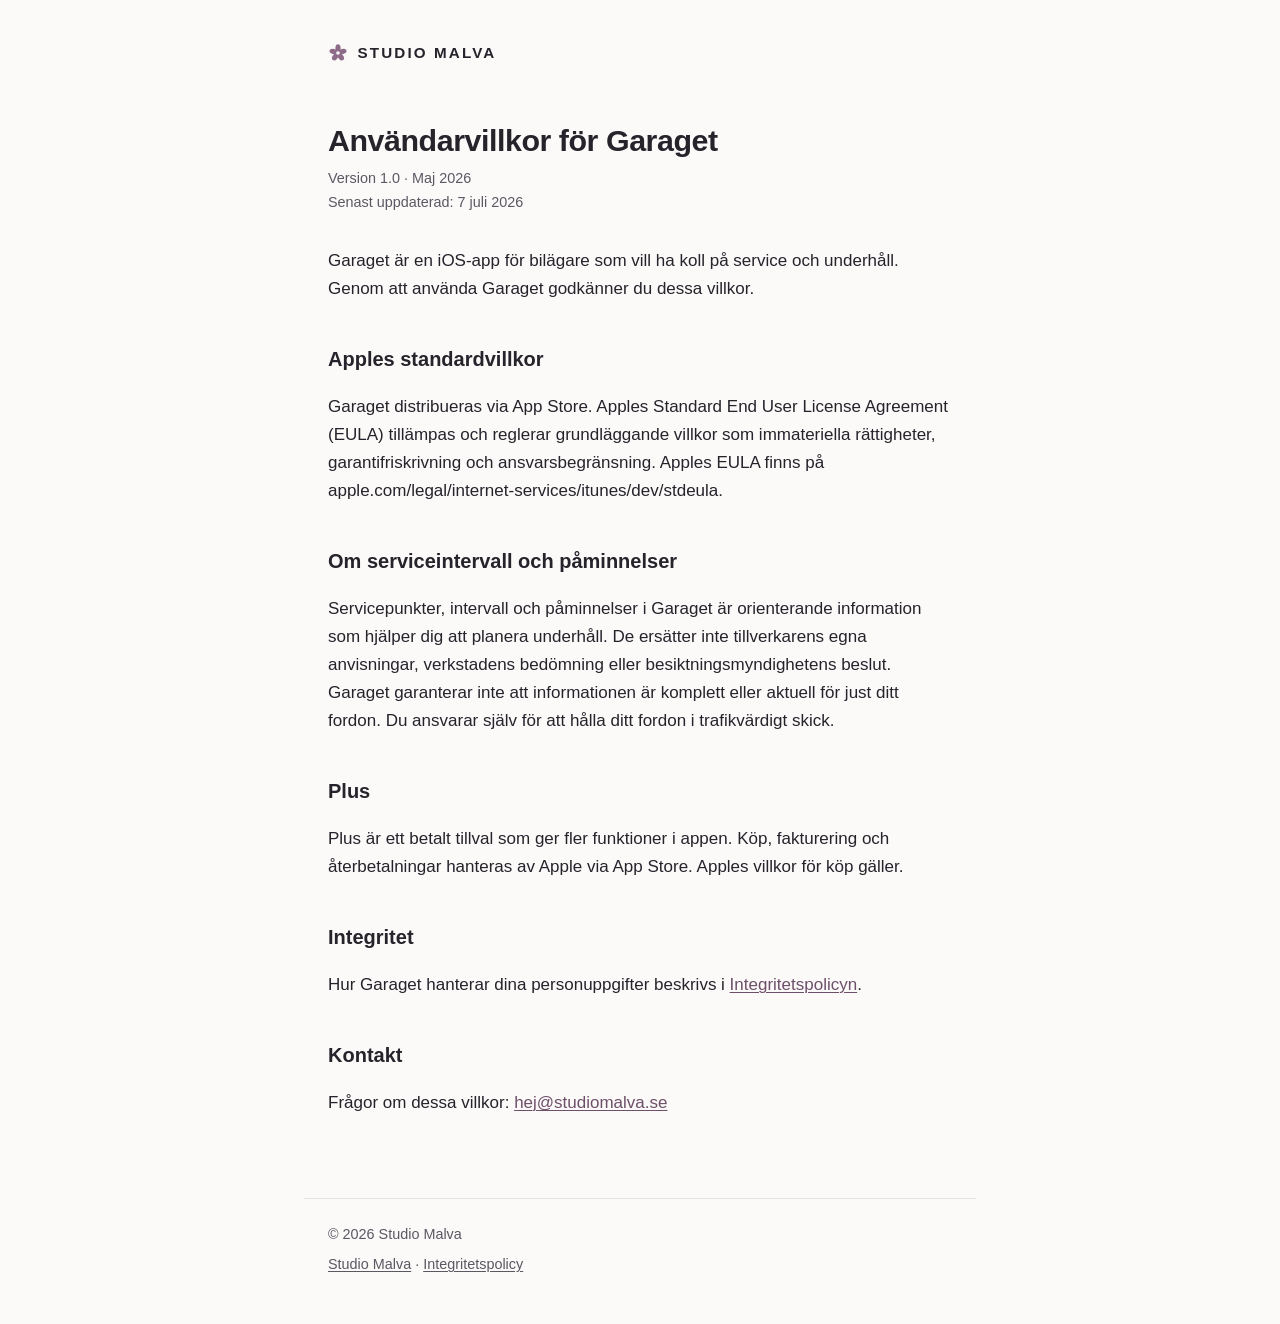
==== anvandarvillkor.html @ b9447bf2 "Add files via upload" ====
<!DOCTYPE html>
<html lang="sv">
<head>
<meta charset="utf-8">
<meta name="viewport" content="width=device-width, initial-scale=1">
<title>Användarvillkor · Garaget</title>
<meta name="description" content="Användarvillkor för Garaget, en iOS-app för bilservice och underhåll.">
<link rel="stylesheet" href="style.css">
</head>
<body>
<header class="site">
  <a href="index.html">
    <svg width="20" height="20" viewBox="0 0 100 100" aria-hidden="true">
      <g fill="#8E6C88">
        <ellipse cx="50" cy="26" rx="13" ry="20"/>
        <ellipse cx="50" cy="26" rx="13" ry="20" transform="rotate(72 50 50)"/>
        <ellipse cx="50" cy="26" rx="13" ry="20" transform="rotate(144 50 50)"/>
        <ellipse cx="50" cy="26" rx="13" ry="20" transform="rotate(216 50 50)"/>
        <ellipse cx="50" cy="26" rx="13" ry="20" transform="rotate(288 50 50)"/>
      </g>
      <circle cx="50" cy="50" r="9" fill="#FBFAF9"/>
    </svg>
    <span class="wordmark">Studio Malva</span>
  </a>
</header>
<main>
  <h1>Användarvillkor för Garaget</h1>
  <p class="meta">Version 1.0 · Maj 2026<br>Senast uppdaterad: 7 juli 2026</p>

  <p>Garaget är en iOS-app för bilägare som vill ha koll på service och underhåll. Genom att använda Garaget godkänner du dessa villkor.</p>

  <h2>Apples standardvillkor</h2>
  <p>Garaget distribueras via App Store. Apples Standard End User License Agreement (EULA) tillämpas och reglerar grundläggande villkor som immateriella rättigheter, garantifriskrivning och ansvarsbegränsning. Apples EULA finns på apple.com/legal/internet-services/itunes/dev/stdeula.</p>

  <h2>Om serviceintervall och påminnelser</h2>
  <p>Servicepunkter, intervall och påminnelser i Garaget är orienterande information som hjälper dig att planera underhåll. De ersätter inte tillverkarens egna anvisningar, verkstadens bedömning eller besiktningsmyndighetens beslut. Garaget garanterar inte att informationen är komplett eller aktuell för just ditt fordon. Du ansvarar själv för att hålla ditt fordon i trafikvärdigt skick.</p>

  <h2>Plus</h2>
  <p>Plus är ett betalt tillval som ger fler funktioner i appen. Köp, fakturering och återbetalningar hanteras av Apple via App Store. Apples villkor för köp gäller.</p>

  <h2>Integritet</h2>
  <p>Hur Garaget hanterar dina personuppgifter beskrivs i <a href="integritetspolicy.html">Integritetspolicyn</a>.</p>

  <h2>Kontakt</h2>
  <p>Frågor om dessa villkor: <a href="mailto:hej@studiomalva.se">hej@studiomalva.se</a></p>
</main>
<footer class="site">
  © 2026 Studio Malva
  <nav><a href="index.html">Studio Malva</a> · <a href="integritetspolicy.html">Integritetspolicy</a></nav>
</footer>
</body>
</html>
---- style.css ----
:root {
  --bg: #FBFAF9;
  --ink: #26232B;
  --ink-soft: #5C5762;
  --malva: #8E6C88;
  --malva-deep: #6E4F69;
  --line: #E6E2E0;
  --max: 42rem;
}

* { box-sizing: border-box; }

html { -webkit-text-size-adjust: 100%; }

body {
  margin: 0;
  background: var(--bg);
  color: var(--ink);
  font-family: -apple-system, BlinkMacSystemFont, "Segoe UI", Roboto, "Helvetica Neue", Arial, sans-serif;
  font-size: 1.0625rem;
  line-height: 1.65;
}

header.site {
  max-width: var(--max);
  margin: 0 auto;
  padding: 2.5rem 1.5rem 0;
  display: flex;
  align-items: center;
  gap: 0.6rem;
}

header.site a {
  display: flex;
  align-items: center;
  gap: 0.6rem;
  text-decoration: none;
  color: var(--ink);
}

.wordmark {
  font-size: 0.95rem;
  font-weight: 600;
  letter-spacing: 0.14em;
  text-transform: uppercase;
}

main {
  max-width: var(--max);
  margin: 0 auto;
  padding: 2rem 1.5rem 4rem;
}

h1 {
  font-size: 1.9rem;
  line-height: 1.25;
  font-weight: 700;
  letter-spacing: -0.015em;
  margin: 1.5rem 0 0.5rem;
}

h2 {
  font-size: 1.25rem;
  font-weight: 650;
  margin: 2.5rem 0 0.75rem;
}

h3 {
  font-size: 1.05rem;
  font-weight: 650;
  margin: 1.75rem 0 0.5rem;
}

p, li { color: var(--ink); }

.meta {
  color: var(--ink-soft);
  font-size: 0.9rem;
  margin: 0 0 2rem;
}

a { color: var(--malva-deep); text-decoration-thickness: 1px; text-underline-offset: 2px; }
a:hover { color: var(--malva); }
a:focus-visible { outline: 2px solid var(--malva); outline-offset: 2px; border-radius: 2px; }

hr {
  border: none;
  border-top: 1px solid var(--line);
  margin: 2.5rem 0;
}

ul { padding-left: 1.25rem; }
li { margin: 0.35rem 0; }

table {
  width: 100%;
  border-collapse: collapse;
  font-size: 0.9rem;
  margin: 1.25rem 0;
}

th, td {
  text-align: left;
  padding: 0.5rem 0.75rem 0.5rem 0;
  border-bottom: 1px solid var(--line);
  vertical-align: top;
}

th { font-weight: 650; color: var(--ink-soft); font-size: 0.8rem; letter-spacing: 0.05em; text-transform: uppercase; }

strong { font-weight: 650; }

footer.site {
  max-width: var(--max);
  margin: 0 auto;
  padding: 0 1.5rem 3rem;
  color: var(--ink-soft);
  font-size: 0.9rem;
  border-top: 1px solid var(--line);
  padding-top: 1.5rem;
}

footer.site nav { margin-top: 0.35rem; }
footer.site a { color: var(--ink-soft); }
footer.site a:hover { color: var(--malva-deep); }

/* Startsidan */
.hero { padding-top: 3.5rem; }
.hero .flower { width: 44px; height: 44px; margin-bottom: 1.25rem; }
.hero h1 { font-size: 2.4rem; margin: 0 0 0.75rem; }
.hero p.lead { font-size: 1.15rem; color: var(--ink-soft); max-width: 34rem; margin: 0; }

.card {
  margin-top: 3rem;
  padding: 1.5rem;
  border: 1px solid var(--line);
  border-radius: 12px;
  background: #fff;
}
.card h2 { margin: 0 0 0.4rem; font-size: 1.15rem; }
.card p { margin: 0 0 0.75rem; color: var(--ink-soft); }
.card nav { font-size: 0.95rem; }
.card nav a { margin-right: 1.25rem; }

.contact { margin-top: 2.5rem; font-size: 0.95rem; color: var(--ink-soft); }

@media (max-width: 480px) {
  body { font-size: 1rem; }
  .hero h1 { font-size: 2rem; }
  table { font-size: 0.8rem; }
  th, td { padding-right: 0.5rem; }
}

@media (prefers-reduced-motion: no-preference) {
  .hero .flower { transition: transform 0.4s ease; }
  .hero .flower:hover { transform: rotate(36deg); }
}
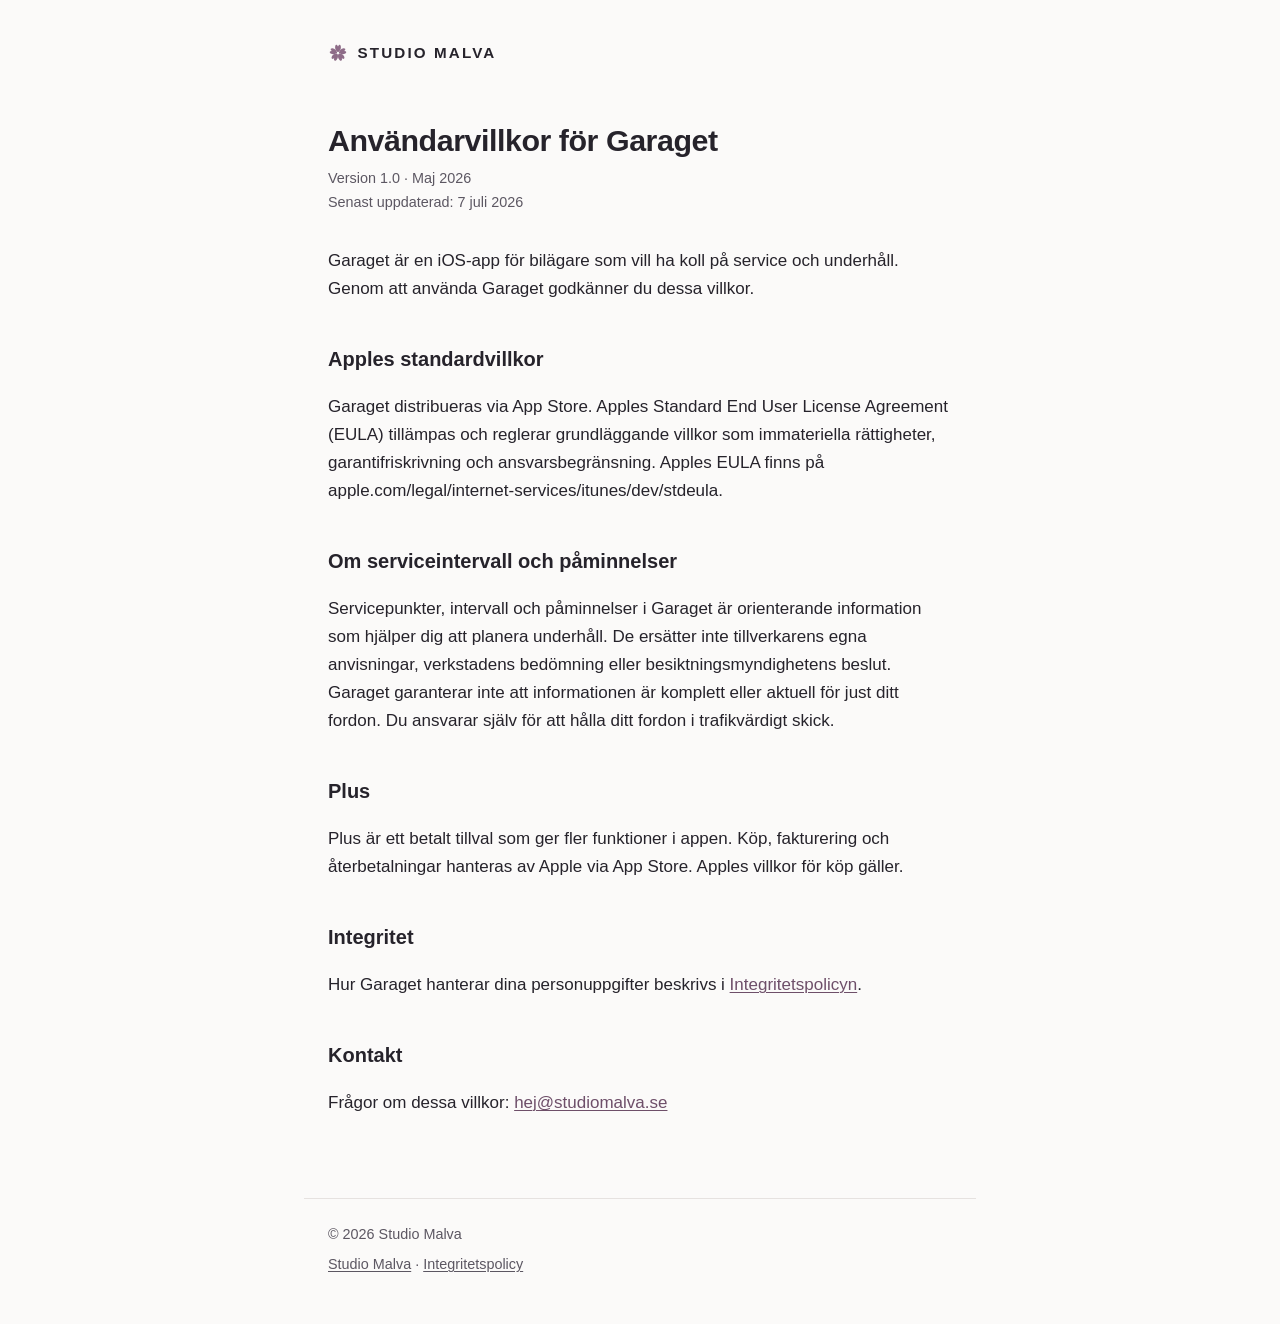
==== commit 6a349753: "Add files via upload" ====
--- a/anvandarvillkor.html
+++ b/anvandarvillkor.html
@@ -6,19 +6,23 @@
 <title>Användarvillkor · Garaget</title>
 <meta name="description" content="Användarvillkor för Garaget, en iOS-app för bilservice och underhåll.">
 <link rel="stylesheet" href="style.css">
+<link rel="icon" href="data:image/svg+xml,%3Csvg xmlns='http://www.w3.org/2000/svg' viewBox='0 0 100 100'%3E%3Cdefs%3E%3Cg id='p'%3E%3Cpath d='M50 46 C40 40 33 28 36 16 C38 9 44 7 47 12 L50 17 L53 12 C56 7 62 9 64 16 C67 28 60 40 50 46 Z' fill='%238E6C88'/%3E%3C/g%3E%3C/defs%3E%3Cuse href='%23p'/%3E%3Cuse href='%23p' transform='rotate(72 50 50)'/%3E%3Cuse href='%23p' transform='rotate(144 50 50)'/%3E%3Cuse href='%23p' transform='rotate(216 50 50)'/%3E%3Cuse href='%23p' transform='rotate(288 50 50)'/%3E%3Ccircle cx='50' cy='50' r='6' fill='%23FBFAF9'/%3E%3C/svg%3E">
 </head>
 <body>
 <header class="site">
   <a href="index.html">
     <svg width="20" height="20" viewBox="0 0 100 100" aria-hidden="true">
-      <g fill="#8E6C88">
-        <ellipse cx="50" cy="26" rx="13" ry="20"/>
-        <ellipse cx="50" cy="26" rx="13" ry="20" transform="rotate(72 50 50)"/>
-        <ellipse cx="50" cy="26" rx="13" ry="20" transform="rotate(144 50 50)"/>
-        <ellipse cx="50" cy="26" rx="13" ry="20" transform="rotate(216 50 50)"/>
-        <ellipse cx="50" cy="26" rx="13" ry="20" transform="rotate(288 50 50)"/>
-      </g>
-      <circle cx="50" cy="50" r="9" fill="#FBFAF9"/>
+      <defs>
+        <g id="petal">
+          <path d="M50 46 C40 40 33 28 36 16 C38 9 44 7 47 12 L50 17 L53 12 C56 7 62 9 64 16 C67 28 60 40 50 46 Z" fill="#8E6C88"/>
+        </g>
+      </defs>
+      <use href="#petal"/>
+      <use href="#petal" transform="rotate(72 50 50)"/>
+      <use href="#petal" transform="rotate(144 50 50)"/>
+      <use href="#petal" transform="rotate(216 50 50)"/>
+      <use href="#petal" transform="rotate(288 50 50)"/>
+      <circle cx="50" cy="50" r="5.5" fill="#FBFAF9"/>
     </svg>
     <span class="wordmark">Studio Malva</span>
   </a>
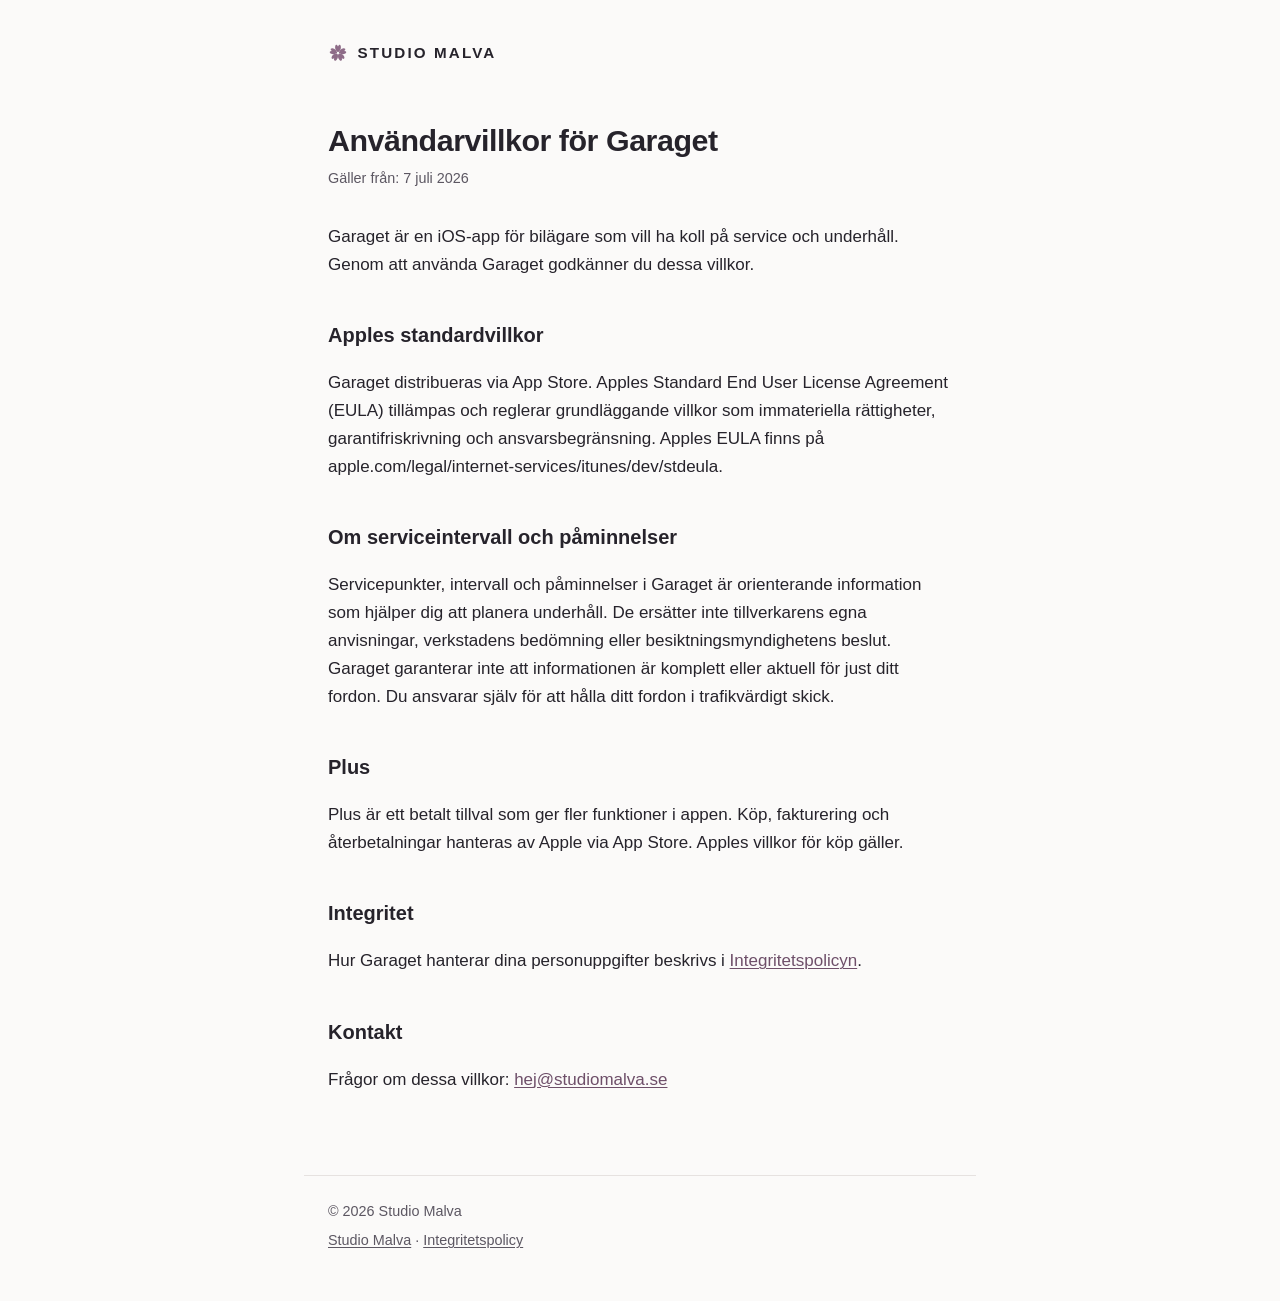
==== commit 75681868: "Add files via upload" ====
--- a/anvandarvillkor.html
+++ b/anvandarvillkor.html
@@ -29,7 +29,7 @@
 </header>
 <main>
   <h1>Användarvillkor för Garaget</h1>
-  <p class="meta">Version 1.0 · Maj 2026<br>Senast uppdaterad: 7 juli 2026</p>
+  <p class="meta">Gäller från: 7 juli 2026</p>
 
   <p>Garaget är en iOS-app för bilägare som vill ha koll på service och underhåll. Genom att använda Garaget godkänner du dessa villkor.</p>
 
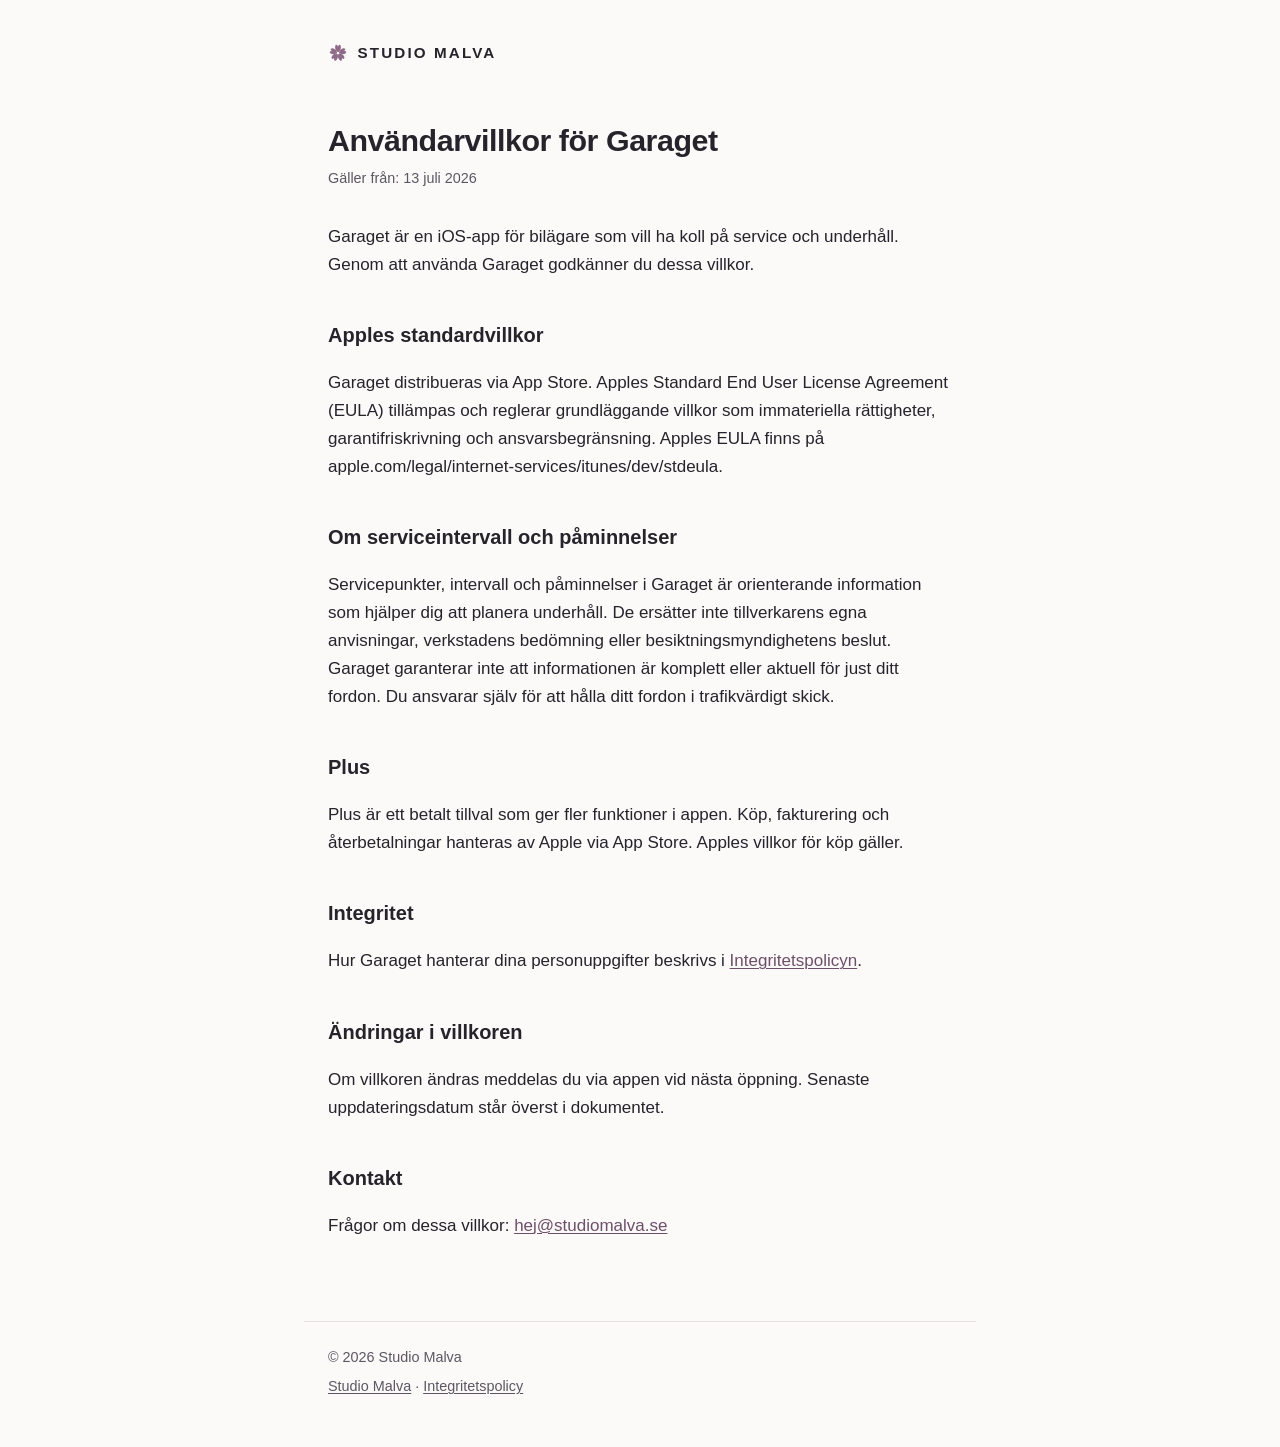
==== commit cc20ff07: "Add files via upload" ====
--- a/anvandarvillkor.html
+++ b/anvandarvillkor.html
@@ -29,7 +29,7 @@
 </header>
 <main>
   <h1>Användarvillkor för Garaget</h1>
-  <p class="meta">Gäller från: 7 juli 2026</p>
+  <p class="meta">Gäller från: 13 juli 2026</p>
 
   <p>Garaget är en iOS-app för bilägare som vill ha koll på service och underhåll. Genom att använda Garaget godkänner du dessa villkor.</p>
 
@@ -45,6 +45,9 @@
   <h2>Integritet</h2>
   <p>Hur Garaget hanterar dina personuppgifter beskrivs i <a href="integritetspolicy.html">Integritetspolicyn</a>.</p>
 
+  <h2>Ändringar i villkoren</h2>
+  <p>Om villkoren ändras meddelas du via appen vid nästa öppning. Senaste uppdateringsdatum står överst i dokumentet.</p>
+
   <h2>Kontakt</h2>
   <p>Frågor om dessa villkor: <a href="mailto:hej@studiomalva.se">hej@studiomalva.se</a></p>
 </main>
